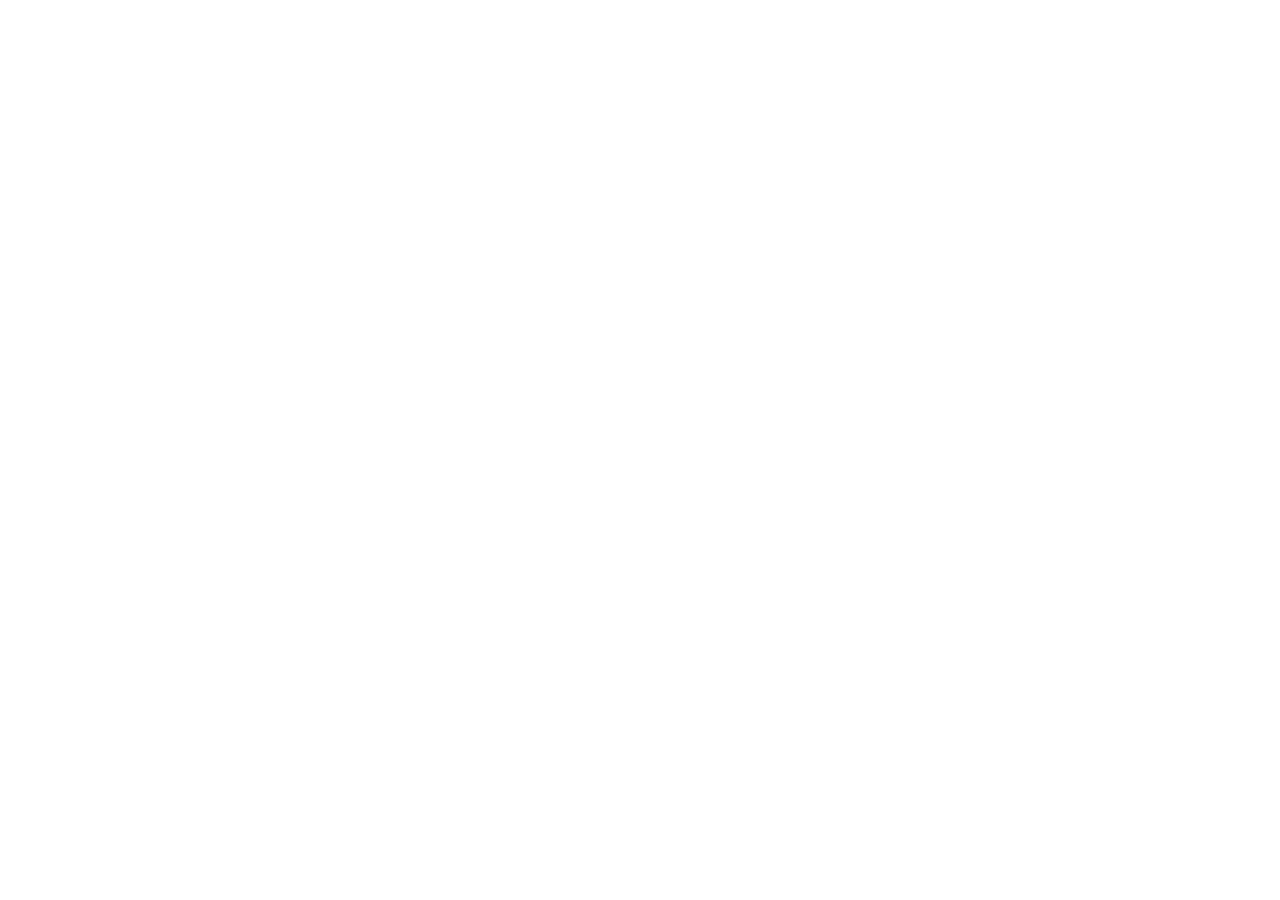
==== index.html @ 85c6b0c5 "Create index.html" ====
<!DOCTYPE html>
<html lang="en">
<head>
  <meta charset="UTF-8">
  <meta http-equiv="refresh" content="0; url=http://BlueEagleRobotics.com">
  <title>Redirecting...</title>
  <script>
    // Fallback in case meta refresh doesn't work
    window.location.href = "http://blueEagleRobotics.com";
  </script>
</head>
<body>
  <p>Redirecting to <a href="http://blueEagleRobotics.com">BlueEagleRobotics.com</a>...</p>
</body>
</html>
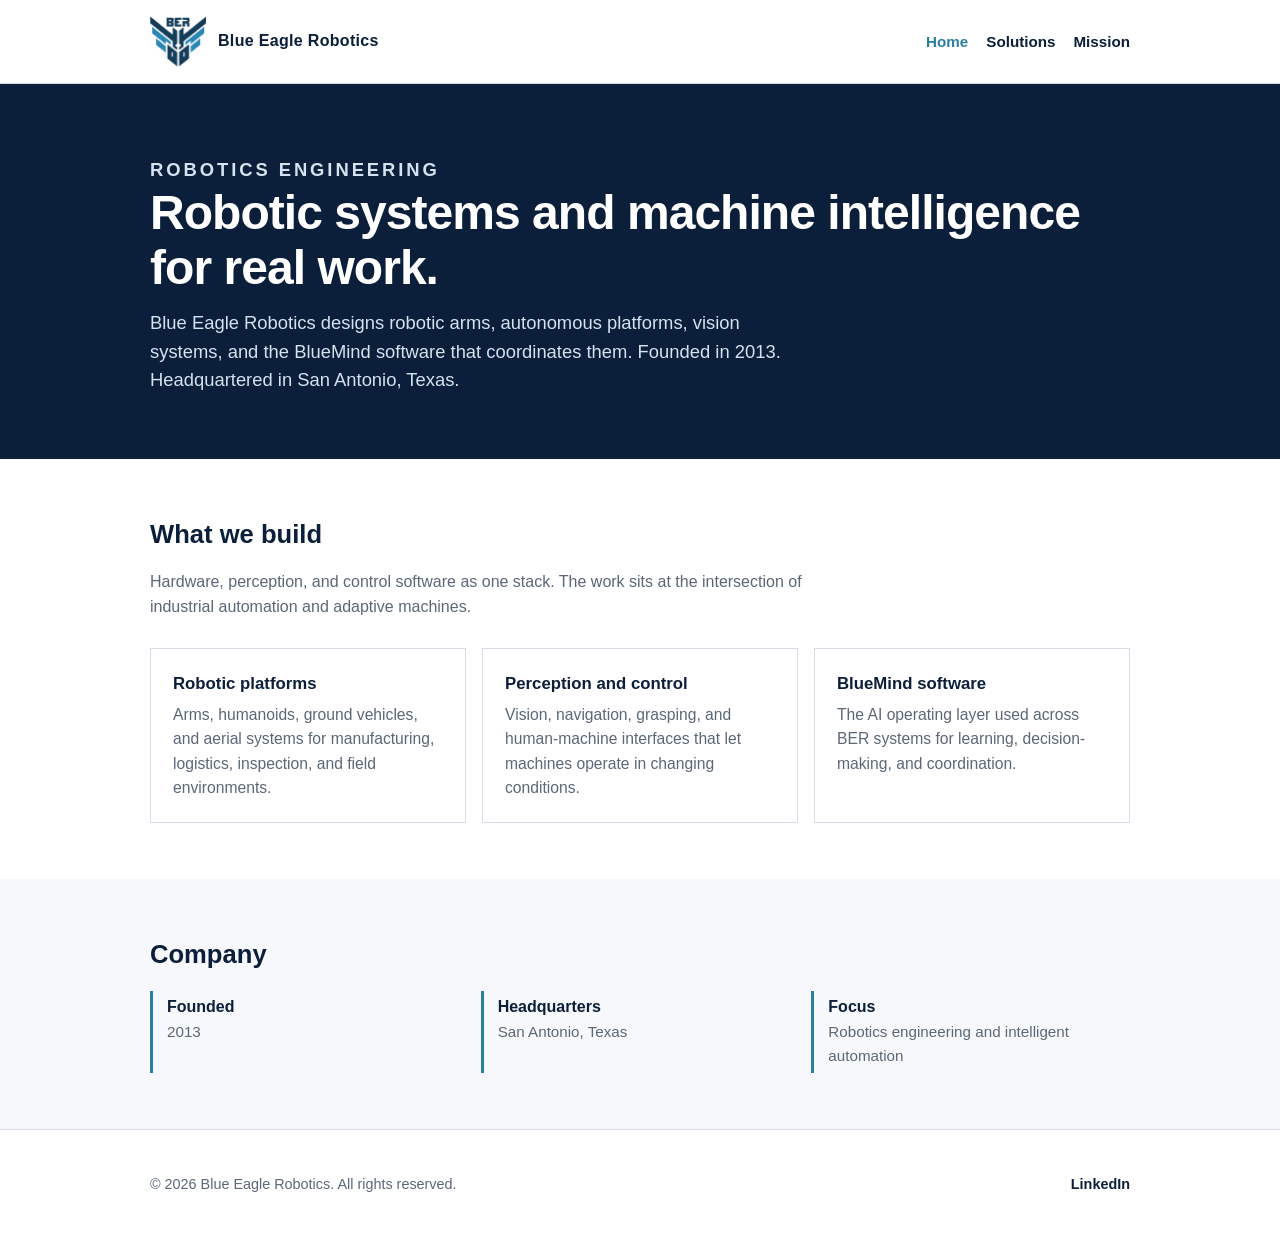
==== commit 4c68f67f: "Replace GoDaddy redirect with a professional company site. Co-authored-by: Cursor <cursoragent@curso" ====
--- a/index.html
+++ b/index.html
@@ -2,14 +2,83 @@
 <html lang="en">
 <head>
   <meta charset="UTF-8">
-  <meta http-equiv="refresh" content="0; url=http://BlueEagleRobotics.com">
-  <title>Redirecting...</title>
-  <script>
-    // Fallback in case meta refresh doesn't work
-    window.location.href = "http://blueEagleRobotics.com";
-  </script>
+  <meta name="viewport" content="width=device-width, initial-scale=1">
+  <title>Blue Eagle Robotics</title>
+  <meta name="description" content="Blue Eagle Robotics designs robotic systems and AI software for industrial, logistics, and field applications. San Antonio, Texas. Founded 2013.">
+  <link rel="stylesheet" href="styles.css">
+  <link rel="icon" href="BER_logo.png">
 </head>
 <body>
-  <p>Redirecting to <a href="http://blueEagleRobotics.com">BlueEagleRobotics.com</a>...</p>
+  <header class="site-header">
+    <div class="wrap">
+      <a class="brand" href="index.html">
+        <img src="BER_logo.png" alt="Blue Eagle Robotics">
+        <span class="brand-name">Blue Eagle Robotics</span>
+      </a>
+      <nav class="nav" aria-label="Primary">
+        <a href="index.html" aria-current="page">Home</a>
+        <a href="solutions.html">Solutions</a>
+        <a href="mission.html">Mission</a>
+      </nav>
+    </div>
+  </header>
+
+  <section class="hero">
+    <div class="wrap">
+      <p class="eyebrow">Robotics engineering</p>
+      <h1>Robotic systems and machine intelligence for real work.</h1>
+      <p>Blue Eagle Robotics designs robotic arms, autonomous platforms, vision systems, and the BlueMind software that coordinates them. Founded in 2013. Headquartered in San Antonio, Texas.</p>
+    </div>
+  </section>
+
+  <section class="section">
+    <div class="wrap">
+      <h2>What we build</h2>
+      <p class="lede">Hardware, perception, and control software as one stack. The work sits at the intersection of industrial automation and adaptive machines.</p>
+      <div class="grid three">
+        <article class="card">
+          <h3>Robotic platforms</h3>
+          <p>Arms, humanoids, ground vehicles, and aerial systems for manufacturing, logistics, inspection, and field environments.</p>
+        </article>
+        <article class="card">
+          <h3>Perception and control</h3>
+          <p>Vision, navigation, grasping, and human-machine interfaces that let machines operate in changing conditions.</p>
+        </article>
+        <article class="card">
+          <h3>BlueMind software</h3>
+          <p>The AI operating layer used across BER systems for learning, decision-making, and coordination.</p>
+        </article>
+      </div>
+    </div>
+  </section>
+
+  <section class="section alt">
+    <div class="wrap">
+      <h2>Company</h2>
+      <div class="facts">
+        <div class="fact">
+          <strong>Founded</strong>
+          <span>2013</span>
+        </div>
+        <div class="fact">
+          <strong>Headquarters</strong>
+          <span>San Antonio, Texas</span>
+        </div>
+        <div class="fact">
+          <strong>Focus</strong>
+          <span>Robotics engineering and intelligent automation</span>
+        </div>
+      </div>
+    </div>
+  </section>
+
+  <footer class="site-footer">
+    <div class="wrap">
+      <p>&copy; 2026 Blue Eagle Robotics. All rights reserved.</p>
+      <p>
+        <a href="https://www.linkedin.com/company/blue-eagle-robotics">LinkedIn</a>
+      </p>
+    </div>
+  </footer>
 </body>
 </html>
--- a/styles.css
+++ b/styles.css
@@ -0,0 +1,234 @@
+:root {
+  --navy: #0b1f3a;
+  --navy-2: #122a4a;
+  --teal: #2a7f9e;
+  --ink: #1a2433;
+  --muted: #5b6778;
+  --line: #d7dee8;
+  --paper: #f6f8fb;
+  --white: #ffffff;
+}
+
+* {
+  box-sizing: border-box;
+}
+
+html,
+body {
+  margin: 0;
+  padding: 0;
+}
+
+body {
+  font-family: "Segoe UI", Tahoma, Geneva, Verdana, sans-serif;
+  color: var(--ink);
+  background: var(--white);
+  line-height: 1.55;
+}
+
+a {
+  color: var(--teal);
+}
+
+img {
+  max-width: 100%;
+  height: auto;
+}
+
+.wrap {
+  width: min(980px, calc(100% - 40px));
+  margin: 0 auto;
+}
+
+.site-header {
+  border-bottom: 1px solid var(--line);
+  background: var(--white);
+}
+
+.site-header .wrap {
+  display: flex;
+  align-items: center;
+  justify-content: space-between;
+  gap: 16px;
+  padding: 16px 0;
+}
+
+.brand {
+  display: flex;
+  align-items: center;
+  gap: 12px;
+  text-decoration: none;
+  color: var(--navy);
+}
+
+.brand img {
+  width: 56px;
+  height: auto;
+}
+
+.brand-name {
+  font-weight: 700;
+  letter-spacing: 0.02em;
+}
+
+.nav {
+  display: flex;
+  gap: 18px;
+  font-size: 0.95rem;
+}
+
+.nav a {
+  color: var(--navy);
+  text-decoration: none;
+  font-weight: 600;
+}
+
+.nav a:hover,
+.nav a[aria-current="page"] {
+  color: var(--teal);
+}
+
+.hero {
+  background: var(--navy);
+  color: var(--white);
+  padding: 72px 0 64px;
+}
+
+.hero h1 {
+  margin: 0 0 14px;
+  font-size: clamp(2rem, 4vw, 3rem);
+  line-height: 1.15;
+  letter-spacing: -0.02em;
+}
+
+.hero p {
+  margin: 0;
+  max-width: 640px;
+  color: #d5e2ef;
+  font-size: 1.15rem;
+}
+
+.eyebrow {
+  display: inline-block;
+  margin-bottom: 12px;
+  font-size: 0.78rem;
+  font-weight: 700;
+  letter-spacing: 0.16em;
+  text-transform: uppercase;
+  color: #8ec8dc;
+}
+
+.section {
+  padding: 56px 0;
+}
+
+.section.alt {
+  background: var(--paper);
+}
+
+h2 {
+  margin: 0 0 16px;
+  color: var(--navy);
+  font-size: 1.6rem;
+}
+
+.lede {
+  margin: 0 0 28px;
+  max-width: 680px;
+  color: var(--muted);
+}
+
+.grid {
+  display: grid;
+  gap: 16px;
+}
+
+@media (min-width: 720px) {
+  .grid.three {
+    grid-template-columns: repeat(3, 1fr);
+  }
+
+  .grid.two {
+    grid-template-columns: repeat(2, 1fr);
+  }
+}
+
+.card {
+  border: 1px solid var(--line);
+  background: var(--white);
+  padding: 22px;
+}
+
+.card h3 {
+  margin: 0 0 6px;
+  color: var(--navy);
+  font-size: 1.05rem;
+}
+
+.card .kind {
+  margin: 0 0 10px;
+  color: var(--teal);
+  font-size: 0.82rem;
+  font-weight: 700;
+  letter-spacing: 0.04em;
+  text-transform: uppercase;
+}
+
+.card p {
+  margin: 0;
+  color: var(--muted);
+  font-size: 0.98rem;
+}
+
+.facts {
+  display: grid;
+  gap: 12px;
+}
+
+@media (min-width: 720px) {
+  .facts {
+    grid-template-columns: repeat(3, 1fr);
+  }
+}
+
+.fact {
+  border-left: 3px solid var(--teal);
+  padding: 4px 0 4px 14px;
+}
+
+.fact strong {
+  display: block;
+  color: var(--navy);
+}
+
+.fact span {
+  color: var(--muted);
+  font-size: 0.95rem;
+}
+
+.site-footer {
+  border-top: 1px solid var(--line);
+  padding: 28px 0 36px;
+  color: var(--muted);
+  font-size: 0.9rem;
+}
+
+.site-footer .wrap {
+  display: flex;
+  flex-wrap: wrap;
+  justify-content: space-between;
+  gap: 12px;
+}
+
+.site-footer a {
+  color: var(--navy);
+  text-decoration: none;
+  font-weight: 600;
+}
+
+@media (max-width: 640px) {
+  .site-header .wrap {
+    flex-direction: column;
+    align-items: flex-start;
+  }
+}
